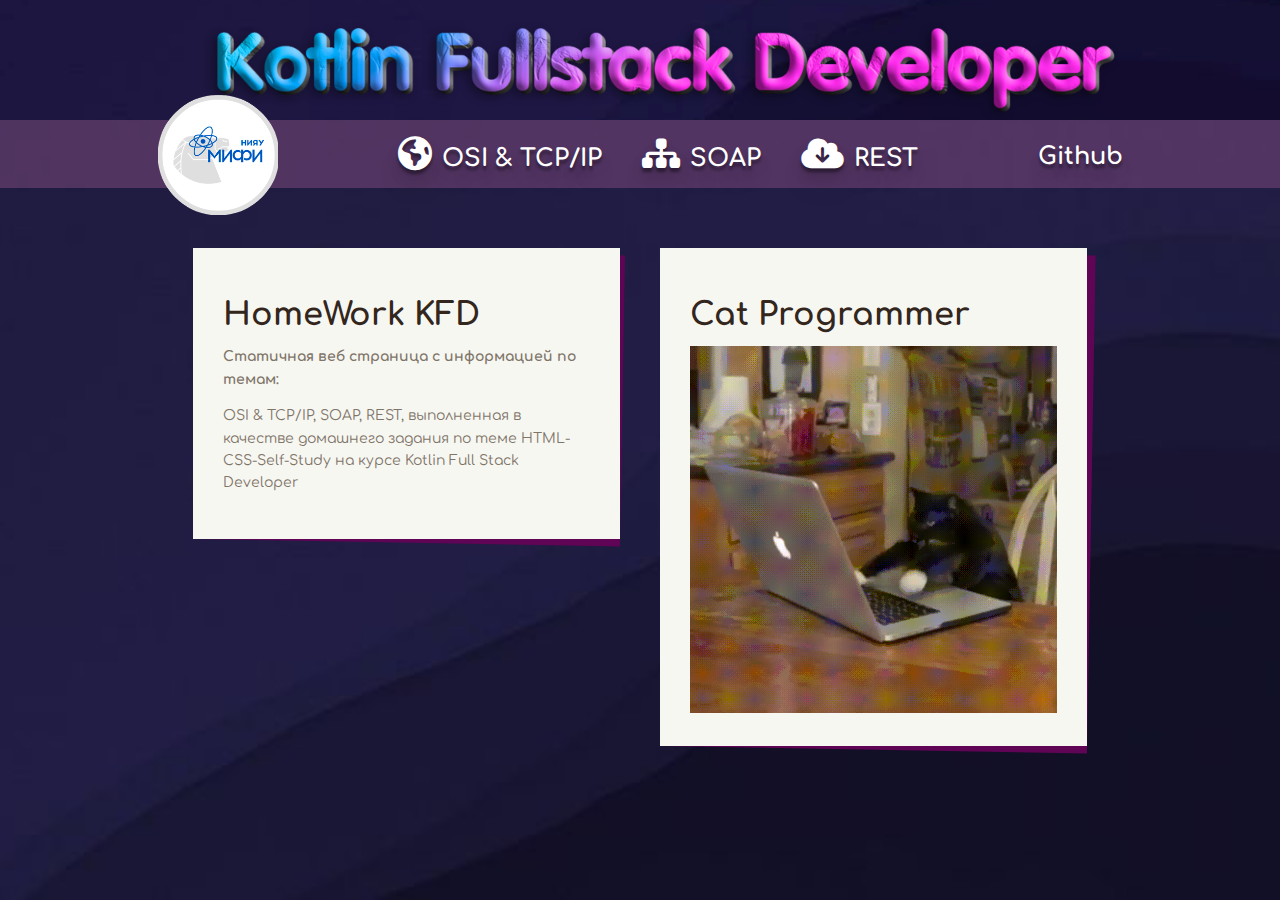
==== rest.html @ 149cdc4f "stickyNav updated to window.scrollY" ====
<!DOCTYPE html>
<html lang="en">
<head>
	<meta charset="utf-8">
	<meta name="viewport" content="width=device-width, initial-scale=1">
	<link rel="stylesheet" href="css/style.css">
	<link rel="stylesheet" href="css/parallax.css">
	<link rel="stylesheet" href="css/nav.css">
	<link rel="stylesheet" href="css/footer.css">
    <link rel="stylesheet" href="css/textblock.css">
	<link rel="stylesheet" href="css/fontawesome.css" type="text/css">
	<link rel="stylesheet" href="css/solid.css" type="text/css">
	<link rel="shortcut icon" href="img/mephi_logo.png">
	<title>Home page</title>
</head>
<body>
	<div class="header">
		<!--Параллакс шапки-->
		<div class="parallax">
			<div class="bottomPicture">
				<img src="img/headerBG.png" alt="adomappingBG">
			</div>
			<div class="frontPicture">
				<img src="img/header.png" alt="adomapping">
			</div>
			<script src="js/parallax.js">                                                           
			</script>
		</div>
		<!--Меню шапки-->
		<div id="navbar">
			<div class="menu">
					<div class="menu_left">
						<a href="index.html">
							<div class="img">
							</div>
						</a>
					</div>
					<div class="menu_center">
						<div class="menu_1">
							<a href="tcpip.html">
								<div class="menu_content">
									<i class="fa-sharp fa-solid fa-earth-americas" ></i>OSI & TCP/IP
								</div>
							</a>
						</div>
						<div class="menu_2">
							<a href="soap.html">
								<div class="menu_content">
									<i class="fa-solid fa-sitemap"></i>SOAP
								</div>
							</a>
						</div>
						<div class="menu_3">
							<a href="rest.html">
								<div class="menu_content">
									<i class="fa-solid fa-cloud-arrow-down"></i>REST
								</div>
							</a>
						</div>
					</div>
					<div class="menu_right">
						<a href="https://github.com/vSEK1RO/HTML-CSS-Self-Study">
							<div class="menu_content c-githubq">
								Github
							</div>
						</a>
					</div>
			</div>
		</div>	
		<div id="navbar_mobile">
			<div class="menu_mobile">
					<div class="menu_left">
						<div class="menu_logo">
							<a href="index.html">
								<div class="img">
								</div>
							</a>
						</div>
						<div class="menu_text">
							<div class="menu_text 1">Главная</div>
							<div class="menu_text 2">страница</div>
						</div>
					</div>
					<div class="menu_right">
						<button onclick="DropDownFunction()" class="dropbtn"><i class="fa-solid fa-bars"></i></button>
					</div>	
				</div>	
				<div class="menu_dropdown" id="menu_dropdown">
						<a href="https://github.com/vSEK1RO/HTML-CSS-Self-Study">
							<div class="menu_content c-github">
								Github
							</div>
						</a>
						<a href="tcpip.html">
							<div class="menu_content">
								<i class="fa-sharp fa-solid fa-earth-americas"></i>OSI & TCP/IP
							</div>
						</a>
						<a href="soap.html">
							<div class="menu_content">
								<i class="fa-solid fa-sitemap"></i>SOAP
							</div>
						</a>
						<a href="rest.html">
							<div class="menu_content">
								<i class="fa-solid fa-cloud-arrow-down"></i>REST
							</div>
						</a>
				</div>
				<div class="under_menu_dropdown" id="under_menu_dropdown">
					<button onclick="DropDownFunction()" class="DDButton"></button>
				</div>
				<script src="js/dropDownMenu.js"></script>
			</div>
			<script src="js/stickyNav.js"></script>
		</div>
	</div>
	<div class="main">
		<div class="post-wrap" style="max-width: none;">
            <div class="post-item">
                <div class="post-item-wrap">
                    <a href="" class="post-link">
                        <h1 class="post-title">HomeWork KFD</h1>
                        <h2 class="post-content">Статичная веб страница с информацией по темам:</h2>
						<p class="post-content">OSI & TCP/IP, SOAP, REST, выполненная в качестве домашнего задания по теме HTML-CSS-Self-Study на курсе Kotlin Full Stack Developer</p>
                    </a>
                </div>
            </div>
			<div class="post-item">
                <div class="post-item-wrap">
                    <a href="" class="post-link">
						<h1 class="post-title">Cat Programmer</h1>
						<img class="post-img" src="img/Cat-programmer - Imgur.gif">
					</a>
                </div>
            </div>
		</div>
	</div>
</body>
</html>
---- css/style.css ----
@import url('https://fonts.googleapis.com/css2?family=Comfortaa:wght@300;400;500;600;700&display=swap');

head{
	display: none;
}

body{
    box-sizing: border-box;
	font-family: 'Comfortaa', cursive;
	font-size: 16px;
	color: #fff;
	line-height: 1;
    margin: 0;
    padding: 0;
}

.main{
	margin-top: 40px;
}

@media screen and (max-width: 7680px) {
	body{
		background: url(../img/bg.jpg) repeat; 
		background-size: cover;
		background-position: center;
		background-attachment: fixed;
	}
}
---- css/parallax.css ----
@media screen and (min-width: 901px) {

    .parallax{
		position: relative;
	}
	
	.frontPicture, .bottomPicture{
		width: 100%;
		top: 0;
		left: 0;
	}
	
	.bottomPicture{
		position: relative;
	}
	
	.frontPicture{
		position: absolute;
	}
	
	@media screen and (max-width: 7680px) {
	
		.frontPicture img, .bottomPicture img{
			width: 100vw;
		}
	
		.frontPicture img{
			margin-left: 1vw;
		}
	
		.frontPicture, .bottomPicture{
			overflow: hidden;
		}
	
	}
	
	@media screen and (max-width: 1280px) {
	
		.frontPicture img, .bottomPicture img{
			transform: translate(-50%);
			margin-left: 50vw;
			width: 1280px;
		}
	
		.frontPicture img{
			margin-left: 52vw;
		}
		
		.frontPicture, .bottomPicture{
			overflow: hidden;
		}
	
	}

}

@media screen and (max-width: 960px) {

	.frontPicture img, .bottomPicture img{
		width: 133.5vw;
	}

	.frontPicture img{
		margin-left: 53vw;
	}

	.frontPicture, .bottomPicture{
		align-content: center;
	}
	
}

@media screen and (max-width: 900px) {
	.frontPicture, .bottomPicture{
   		display: none;
	}
}
---- css/nav.css ----
@media screen and (min-width: 901px) {
    .menu{
        z-index: 1;
        width: 100%;
        margin-top: -3px;
        display: flex;
        justify-content: center;
        background-image: url(../img/nav.png);
        background-color: #78487a8e;
        background-size: cover;
    }

    .menu .img{
        background-image: url(../img/mephi_logo.png);
        background-size: cover;
    }

    .menu a{
        transition: 0.2s;
        color: #fff;
        text-decoration: none;
        font-weight: 700;
    }

    .menu a:hover{
        transition: 0.2s;
        text-decoration: underline;
    }

    .menu a:hover i{
        transition: 0.2s;
    }

    .menu a:hover .fa-sitemap{
        color: rgb(255, 216, 157);
    }

    .menu a:hover .fa-earth-americas{
        color: rgb(62, 178, 255);
    }

    .menu a:hover .fa-heart{
        color: rgb(255, 124, 163);
    }

    .menu a:hover .fa-cloud-arrow-down{
        color: rgb(124, 255, 157);
    }

    .menu_center a, .menu_right a{
        display: block;
        height: 100%
    }

    .menu_center{
        display: flex;
    }

    .menu_1, .menu_2, .menu_3{
        display: flex;
        justify-content: center;
    }

    .menu_left .img{
        position: absolute;
        transition: 0.2s;
    }

    .menu_left .img:hover{
        transition: 0.2s;
        transform: rotate(-360deg);
    }

    .sticky{
        backdrop-filter: blur(10px);
        z-index: 1;
        position: fixed;
        top: 0;
        width: 100%;
    }

    @media screen and (max-width: 3840px) {
        
        .menu{
            height: 3.54vw;
        }

        .menu a{
            font-size: 1.24vw;
            text-shadow: 0px 0.2vw 0.16vw rgba(0,0,0,0.4),
                        0px 0.41vw 0.68vw rgba(0,0,0,0.1),
                        0px 0.94vw 1.2vw rgba(0,0,0,0.1);
        }

        .menu a:hover{
            text-decoration-thickness: 0.16vw;
            text-underline-offset: 0.26vw;
            font-size: 1.35vw;
        }

        .menu a:hover i{
            font-size: 1.87vw;
        }

        .menu i{
            font-size: 1.77vw;
            margin-right: 0.52vw;
        }

        .menu_center{
            margin-right:5.21vw;
            margin-left:5.21vw;
        }

        .menu_1, .menu_2, .menu_3{
            margin-right:1.04vw;
            margin-left:1.04vw;
        }

        .menu_content{
            padding-top: 0.83vw;
        }

        .menu_left .img{
            height: 6.25vw;
            width: 6.25vw;
            margin-top:-1.3vw;
        }

        .menu_left .img:hover{
            height: 7.29vw;
            width: 7.29vw;
            margin-top:-1.82vw;
            margin-right:-0.52vw;
            margin-left:-0.52vw;
        }

        .menu_left{
            width: 6.25vw;
        }

        .sticky .menu_left .img{
            margin-right:1.56vw;
            margin-left:1.56vw;
            margin-top:0.26vw;
            width:3.12vw;
            height:3.12vw;
        }

        .sticky .menu_left .img:hover{
            margin-top:0px;
            width:4.17vw;
            height:4.17vw;
            margin-left:1.04vw;
        }

    }

    @media screen and (max-width: 1920px) {

        .menu{
            height: 68px;
        }

        .menu a{
            font-size: 24px;
            text-shadow: 0px 4px 3px rgba(0,0,0,0.4),
                        0px 8px 13px rgba(0,0,0,0.1),
                        0px 18px 23px rgba(0,0,0,0.1);
        }

        .menu a:hover{
            text-decoration-thickness: 3px;
            text-underline-offset: 5px;
            font-size: 26px;
        }

        .menu a:hover i{
            font-size: 36px;
        }

        .menu i{
            font-size: 34px;
            margin-right: 10px;
        }

        .menu_center{
            margin-right:100px;
            margin-left:100px;
        }

        .menu_1, .menu_2, .menu_3{
            margin-right:20px;
            margin-left:20px;
        }

        .menu_content{
            padding-top: 16px;
        }

        .menu_left .img{
            height: 120px;
            width: 120px;
            margin-top:-25px;
        }

        .menu_left .img:hover{
            height: 140px;
            width: 140px;
            margin-top:-35px;
            margin-right:-10px;
            margin-left:-10px;
        }

        .menu_left{
            width: 120px;
        }

        .sticky .menu_left .img{
            margin-right:30px;
            margin-left:30px;
            margin-top:5px;
            width:60px;
            height:60px;
        }
        .sticky .menu_left .img:hover{
            margin-top:0px;
            width:80px;
            height:80px;
            margin-left:20px;
        }

    }

    @media screen and (max-width: 1100px) {

        .menu{
            height: 60px;
        }

        .menu a{
            font-size: 20px;
            text-shadow: 0px 4px 3px rgba(0,0,0,0.4),
                        0px 8px 13px rgba(0,0,0,0.1),
                        0px 18px 23px rgba(0,0,0,0.1);
        }

        .menu_content{
            padding-top: 14px;
        }

        .menu a:hover{
            text-decoration-thickness: 3px;
            text-underline-offset: 5px;
            font-size: 24px;
        }

        .menu a:hover i{
            font-size: 32px;
        }

        .menu i{
            font-size: 30px;
            margin-right: 10px;
        }

        .menu_center{
            margin-right:50px;
            margin-left:50px;
        }

        .menu_1, .menu_2, .menu_3{
            margin-right:10px;
            margin-left:10px;
        }

        .menu_left .img{
            margin-top:-30px;
        }

        .menu_left .img:hover{
            margin-top:-40px;
        }

        .sticky .menu_left .img{
            margin-right:30px;
            margin-left:30px;
            margin-top:0px;
            width:60px;
            height:60px;
        }
        .sticky .menu_left .img:hover{
            margin-top:0px;
            width:70px;
            height:70px;
            margin-left:25px;
        }

    }

    @media screen and (max-width: 960px) {
        
        .menu{
            height: 6.25vw;
        }

        .menu a{
            font-size: 2.08vw;
            text-shadow: 0px 0.46vw 0.35vw rgba(0,0,0,0.4),
                        0px 0.93vw 1.51vw rgba(0,0,0,0.1),
                        0px 2.09vw 2.67vw rgba(0,0,0,0.1);
        }

        .menu a:hover{
            text-decoration-thickness: 0.35vw;
            text-underline-offset: 0.58vw;
            font-size: 2.5vw;
        }

        .menu a:hover i{
            font-size: 3.33vw;
        }

        .menu i{
            font-size: 3.13vw;
            margin-right: 1.04vw;
        }

        .menu_center{
            margin-right:5.21vw;
            margin-left:5.21vw;
        }

        .menu_1, .menu_2, .menu_3{
            margin-right:1.04vw;
            margin-left:1.04vw;
        }

        .menu_content{
            padding-top: 1.46vw;
        }

        .menu_left .img{
            height: 12.5vw;
            width: 12.5vw;
            margin-top:-3.1vw;
        }

        .menu_left .img:hover{
            height: 14.58vw;
            width: 14.58vw;
            margin-top:-3.9vw;
            margin-right:-1.04vw;
            margin-left:-1.04vw;
            transform: rotate(0deg);
        }

        .menu_left{
            width: 12.5vw;
        }

        .sticky .menu_left .img{
            margin-right:3.125vw;
            margin-left:3.125vw;
            margin-top:0px;
            width:6.25vw;
            height:6.25vw;
        }

        .sticky .menu_left .img:hover{
            margin-top:0px;
            width:7.29vw;
            height:7.29vw;
            margin-left:2.60vw;
            transform: rotate(0deg);
        }

        .menu a{
            transition: none;
        }

        .menu_left img{
            transition: none;
        }

    }

    #navbar_mobile{
        display: none;
    }

}

@media screen and (max-width: 900px) {

    .menu_mobile{
        margin-top: -40px;
        z-index: 1;
        position: fixed;
        color: #fff;
        text-decoration: none;
        font-weight: 700;
        display: flex;
        background-image: url(../img/nav.png);
        background-color: #78487a;
        background-size: cover;
        font-size: 16px;
        justify-content: space-between;
        text-shadow: 0px 4px 3px rgba(0,0,0,0.4),
                     0px 8px 13px rgba(0,0,0,0.1),
                     0px 18px 23px rgba(0,0,0,0.1);
        width: 100%;
        height: 50px;
    }

    .menu_mobile .img{
        background-image: url(..//img/mephi_logo_m.png);
        background-size: cover;
    }
    
    .menu_left{
        display: flex;
        margin-top: 5px;
        margin-left: 10px;
    }

    .menu_text{
        margin-top: 2px;
        margin-left: 5px;
        display: flex;
        flex-direction: column;
    }

    .menu_right{
        width: 60px;
        overflow: hidden;
    }

    .menu_right button{
        border: none;
        background: none;
        height: 100%;
        width: 100%;
        transition: 0.2s;
    }

    .menu_right button:hover{
        cursor: pointer;
        transition: 0.2s;
        transform: rotate(-90deg);
    }

    .menu_right i{
        text-shadow: 0px 4px 3px rgba(0,0,0,0.4),
                     0px 8px 13px rgba(0,0,0,0.1),
                     0px 18px 23px rgba(0,0,0,0.1);
        color: #fff;
        font-weight: 700;
        font-size: 32px;
    }

    .menu_logo .img{
        height: 40px;
        width: 90px;
        transition: 0.2s;
    }

    .menu_left a{
        height: 100%;
        width: 100%;
    }

    .menu_dropdown{
        z-index: 10;
        background-color: #5c3f58dc;
        position: fixed;
        display: flex;
        transition: 0.4s;
        margin-top: 10px;
        flex-direction: column;
        height: 0%;
        width: 100%;
        overflow: hidden;
    }

    .menu_dropdown a{
        text-decoration: none;
        padding-top:8px;
        padding-bottom:10px;
        padding-left: 15px;
        margin-top: 2px;
        margin-left: 8px;
        margin-right: 8px;
    }

    .menu_dropdown a:hover{
        border-radius: 15px;
        background-color: #945b96;
        transition: 0.2s;
    }

    .menu_content:hover{
        transition: 0.2s;
        text-decoration: underline;
        font-size: 20px;
        color: #fff;
        text-decoration-thickness: 2px;
        text-underline-offset: 4px;
    }

    .menu_content{
        transition: 0.2s;
        text-decoration: none;
        text-shadow: 0px 4px 3px rgba(0,0,0,0.4),
                     0px 8px 13px rgba(0,0,0,0.1),
                     0px 18px 23px rgba(0,0,0,0.1);
        color: rgb(182, 182, 182);
        font-weight: 700;
        font-size: 16px;
        padding-top:5px;
        padding-bottom:5px;
    }

    .menu_content i{
        transition: 0.2s;
        margin-right: 5px;
        font-size: 22px;
    }

    .menu_dropdown a:hover i{
        transition: 0.2s;
        font-size: 26px;
    }

    .menu_dropdown a:hover .menu_content{
        transition: 0.2s;
        text-decoration: underline;
        font-size: 20px;
        color: #fff;
        text-decoration-thickness: 2px;
        text-underline-offset: 4px;
    }

    .menu_dropdown a:hover .fa-sitemap{
        color: rgb(255, 216, 157);
    }

    .menu_dropdown a:hover .fa-earth-americas{
        color: rgb(62, 178, 255);
    }

    .menu_dropdown a:hover .fa-heart{
        color: rgb(255, 124, 163);
    }

    .menu_dropdown a:hover .fa-cloud-arrow-down{
        color: rgb(124, 255, 157);
    }

    .DDButton{
        border: none;
        height: 100%;
        width: 100%;
        background: none;
    }

    .under_menu_dropdown{
        display: none;
        position: fixed;
        z-index: 9;
        height: 0vh;
        width: 100vw;
    }

    .showDDButton{
        height: 100vh;
        display: flex;
    }

    .showDDContent{
        height: 216px;
        transition: 0.4s;
    }

    #navbar{
        display: none;
    }

}
---- css/textblock.css ----
.post-wrap {
    max-width: 1120px;
    margin: 0 auto;
    display: flex;
    justify-content: center;
    flex-wrap: wrap;
 }
 .post-item {
   max-width: 80%;
    padding: 20px;
 }
 .post-item-wrap {
    background: #F7F7F2;
    position: relative;
 }
 .post-item-wrap:after {
    content: "";
    position: absolute;
    top: 0;
    left: 0;
    width: 100%;
    height: 100%;
    z-index: -1;
    background: rgb(96, 5, 85);
    transform: rotate(1deg);
    transform-origin: left bottom;
    transition: .3s ease-in-out;
 }
 .post-item-wrap:hover:after {
    top: 5px;
    left: 5px;
    transform: rotate(2deg);
 }
 .post-link {
    text-decoration: none;
    display: block;
    padding: 30px;
 }
 .post-title {
    color: #33261D;
    margin-bottom: 15px;
    transition: .3s ease-in-out;
 }
 .post-item-wrap:hover .post-title {
    color: rgb(96, 5, 85);
 }
 .post-img {
   width: 100%;
}
 .post-content {
    color: #7f7569;
    font-size: 14px;
    line-height: 160%;
 }
 @media (min-width: 960px) {
    .post-item {
       flex-basis: 33.333333333%;
    }
 }
---- css/solid.css ----
/*!
 * Font Awesome Free 6.4.2 by @fontawesome - https://fontawesome.com
 * License - https://fontawesome.com/license/free (Icons: CC BY 4.0, Fonts: SIL OFL 1.1, Code: MIT License)
 * Copyright 2023 Fonticons, Inc.
 */
:root, :host {
  --fa-style-family-classic: 'Font Awesome 6 Free';
  --fa-font-solid: normal 900 1em/1 'Font Awesome 6 Free'; }

.c-github{
  padding-top: 10px;
}

.c-githubq{
  margin-top: 10%;
}

@font-face {
  font-family: 'Font Awesome 6 Free';
  font-style: normal;
  font-weight: 900;
  font-display: block;
  src: url("../webfonts/fa-solid-900.woff2") format("woff2"), url("../webfonts/fa-solid-900.ttf") format("truetype"); }

.fas,
.fa-solid {
  font-weight: 900; }
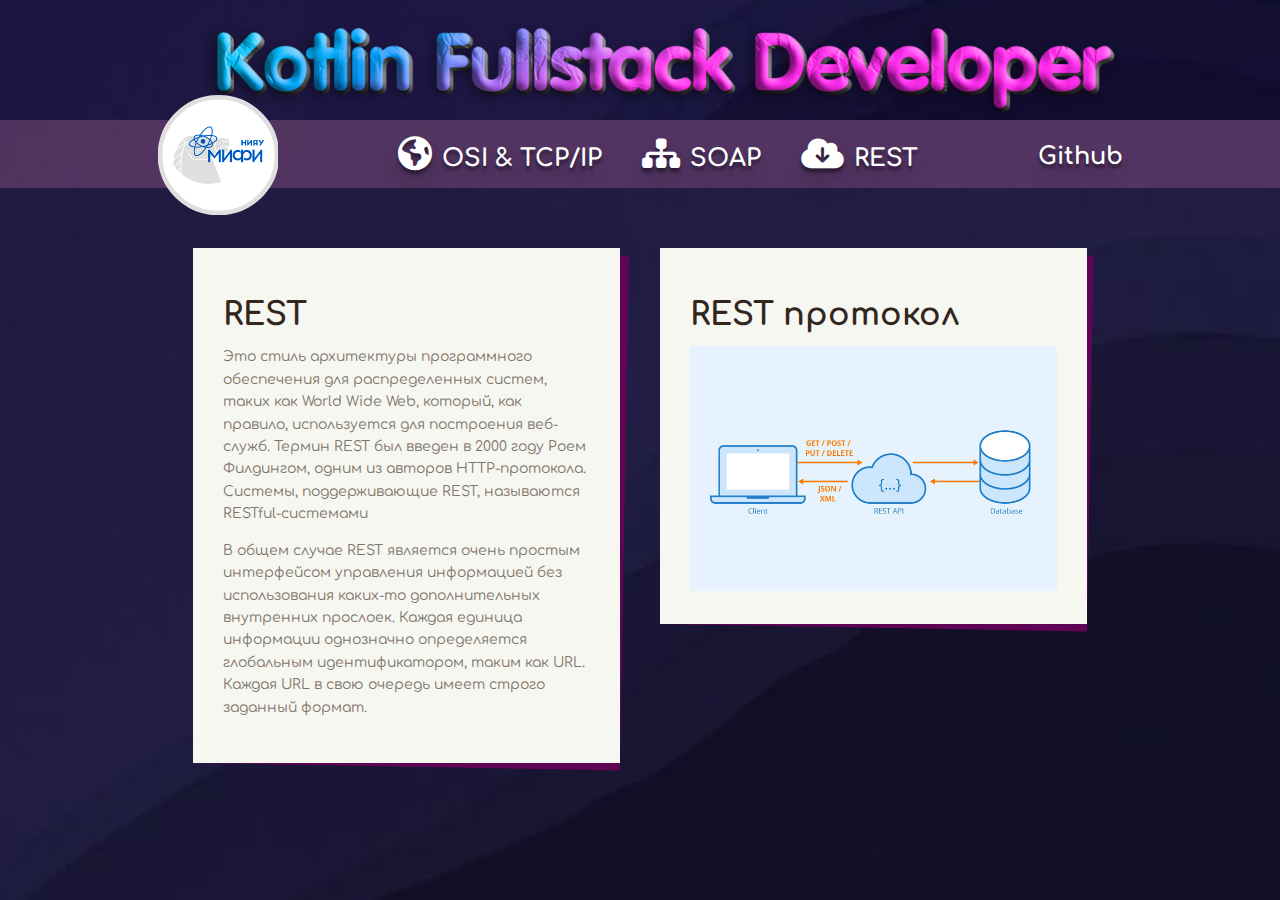
==== commit 90be7d52: "rest and osi pages added" ====
--- a/rest.html
+++ b/rest.html
@@ -120,17 +120,23 @@
             <div class="post-item">
                 <div class="post-item-wrap">
                     <a href="" class="post-link">
-                        <h1 class="post-title">HomeWork KFD</h1>
-                        <h2 class="post-content">Статичная веб страница с информацией по темам:</h2>
-						<p class="post-content">OSI & TCP/IP, SOAP, REST, выполненная в качестве домашнего задания по теме HTML-CSS-Self-Study на курсе Kotlin Full Stack Developer</p>
+                        <h1 class="post-title">
+							REST
+						</h1>
+						<p class="post-content">
+							Это стиль архитектуры программного обеспечения для распределенных систем, таких как World Wide Web, который, как правило, используется для построения веб-служб. Термин REST был введен в 2000 году Роем Филдингом, одним из авторов HTTP-протокола. Системы, поддерживающие REST, называются RESTful-системами
+						</p>
+						<p class="post-content">
+							В общем случае REST является очень простым интерфейсом управления информацией без использования каких-то дополнительных внутренних прослоек. Каждая единица информации однозначно определяется глобальным идентификатором, таким как URL. Каждая URL в свою очередь имеет строго заданный формат.
+						</p>
                     </a>
                 </div>
             </div>
 			<div class="post-item">
                 <div class="post-item-wrap">
                     <a href="" class="post-link">
-						<h1 class="post-title">Cat Programmer</h1>
-						<img class="post-img" src="img/Cat-programmer - Imgur.gif">
+						<h1 class="post-title">REST протокол</h1>
+						<img class="post-img" src="img/rest-api.jpg">
 					</a>
                 </div>
             </div>
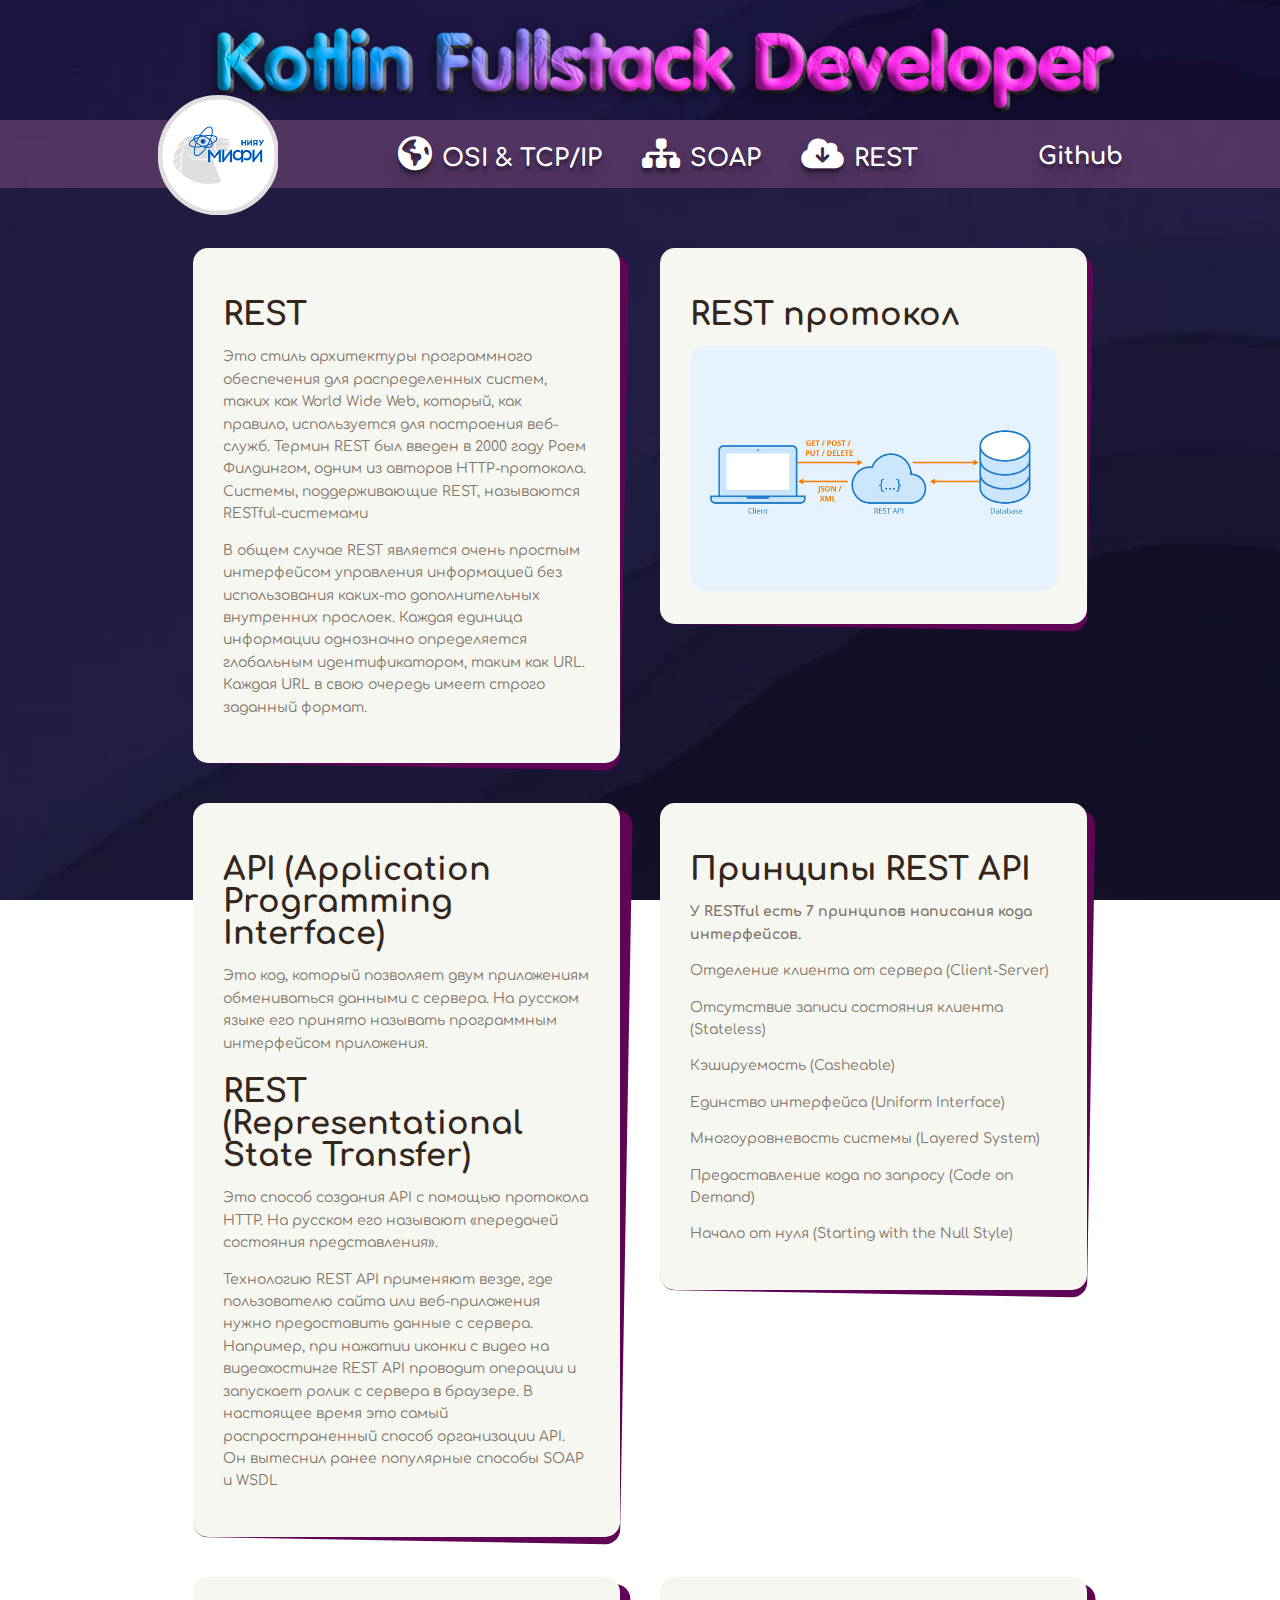
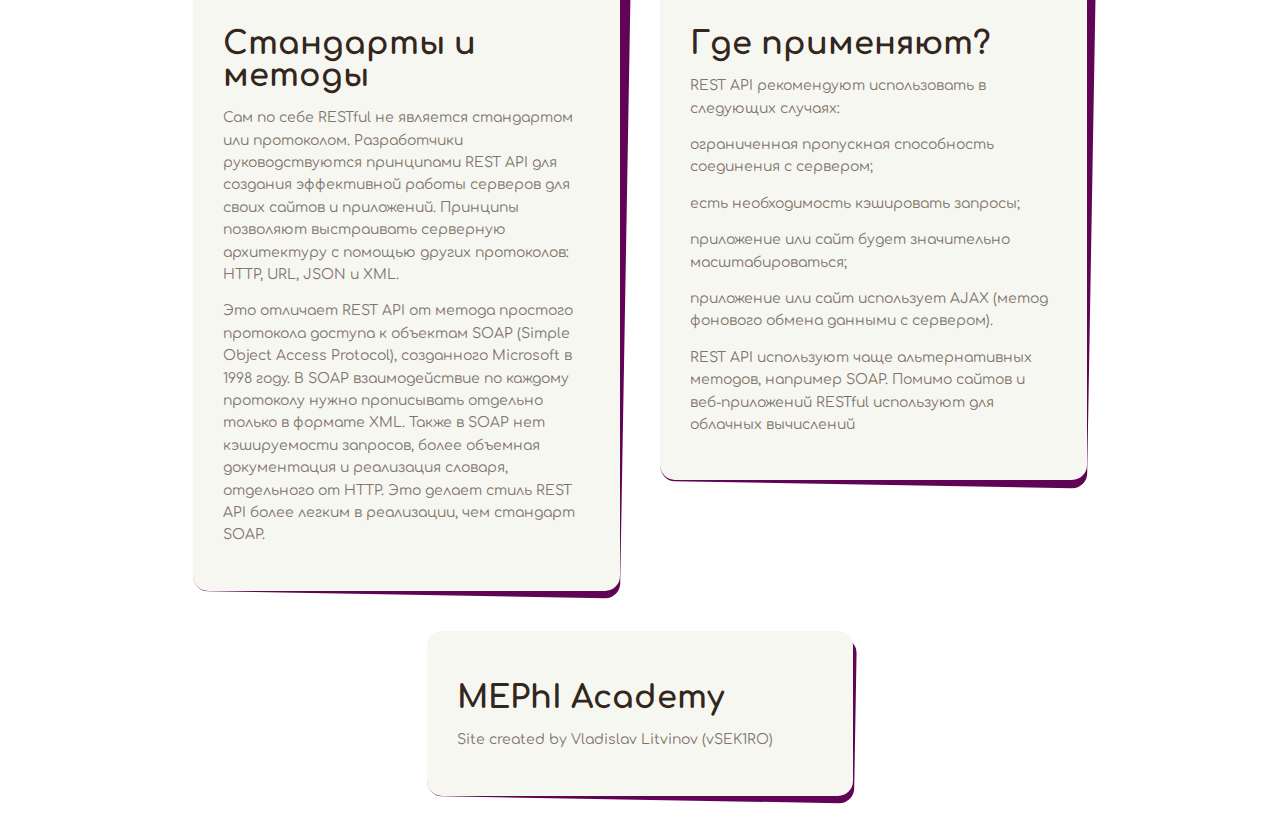
==== commit dfc11113: "finished" ====
--- a/rest.html
+++ b/rest.html
@@ -6,7 +6,6 @@
 	<link rel="stylesheet" href="css/style.css">
 	<link rel="stylesheet" href="css/parallax.css">
 	<link rel="stylesheet" href="css/nav.css">
-	<link rel="stylesheet" href="css/footer.css">
     <link rel="stylesheet" href="css/textblock.css">
 	<link rel="stylesheet" href="css/fontawesome.css" type="text/css">
 	<link rel="stylesheet" href="css/solid.css" type="text/css">
@@ -140,6 +139,114 @@
 					</a>
                 </div>
             </div>
+			<div class="post-item">
+                <div class="post-item-wrap">
+                    <a href="" class="post-link">
+                        <h1 class="post-title">
+							API (Application Programming Interface)
+						</h1>
+						<p class="post-content">
+							Это код, который позволяет двум приложениям обмениваться данными с сервера. На русском языке его принято называть программным интерфейсом приложения.
+						</p>
+						<h1 class="post-title">
+							REST (Representational State Transfer)
+						</h1>
+						<p class="post-content">
+							Это способ создания API с помощью протокола HTTP. На русском его называют «передачей состояния представления».
+						</p>
+						<p class="post-content">
+							Технологию REST API применяют везде, где пользователю сайта или веб-приложения нужно предоставить данные с сервера. Например, при нажатии иконки с видео на видеохостинге REST API проводит операции и запускает ролик с сервера в браузере. В настоящее время это самый распространенный способ организации API. Он вытеснил ранее популярные способы SOAP и WSDL
+						</p>
+                    </a>
+                </div>
+            </div>
+			<div class="post-item">
+                <div class="post-item-wrap">
+                    <a href="" class="post-link">
+                        <h1 class="post-title">
+							Принципы REST API
+						</h1>
+						<h2 class="post-content">
+							У RESTful есть 7 принципов написания кода интерфейсов.
+						</h2>
+						<p class="post-content">
+							Отделение клиента от сервера (Client-Server)
+						</p>
+						<p class="post-content">
+							Отсутствие записи состояния клиента (Stateless)
+						</p>
+						<p class="post-content">
+							Кэшируемость (Casheable)
+						</p>
+						<p class="post-content">
+							Единство интерфейса (Uniform Interface)
+						</p>
+						<p class="post-content">
+							Многоуровневость системы (Layered System)
+						</p>
+						<p class="post-content">
+							Предоставление кода по запросу (Code on Demand)
+						</p>
+						<p class="post-content">
+							Начало от нуля (Starting with the Null Style)
+						</p>
+                    </a>
+                </div>
+            </div>
+			<div class="post-item">
+                <div class="post-item-wrap">
+                    <a href="" class="post-link">
+                        <h1 class="post-title">
+							Стандарты и методы
+						</h1>
+						<p class="post-content">
+							Сам по себе RESTful не является стандартом или протоколом. Разработчики руководствуются принципами REST API для создания эффективной работы серверов для своих сайтов и приложений. Принципы позволяют выстраивать серверную архитектуру с помощью других протоколов: HTTP, URL, JSON и XML.
+						</p>
+						<p class="post-content">
+							Это отличает REST API от метода простого протокола доступа к объектам SOAP (Simple Object Access Protocol), созданного Microsoft в 1998 году. В SOAP взаимодействие по каждому протоколу нужно прописывать отдельно только в формате XML. Также в SOAP нет кэшируемости запросов, более объемная документация и реализация словаря, отдельного от HTTP. Это делает стиль REST API более легким в реализации, чем стандарт SOAP.
+						</p>
+                    </a>
+                </div>
+            </div>
+			<div class="post-item">
+                <div class="post-item-wrap">
+                    <a href="" class="post-link">
+                        <h1 class="post-title">
+							Где применяют?
+						</h1>
+						<p class="post-content">
+							REST API рекомендуют использовать в следующих случаях:
+						</p>
+						<p class="post-content">
+							ограниченная пропускная способность соединения с сервером;
+						</p>
+						<p class="post-content">
+							есть необходимость кэшировать запросы;
+						</p>
+						<p class="post-content">
+							приложение или сайт будет значительно масштабироваться;
+						</p>
+						<p class="post-content">
+							приложение или сайт использует AJAX (метод фонового обмена данными с сервером).
+						</p>
+						<p class="post-content">
+							REST API используют чаще альтернативных методов, например SOAP. Помимо сайтов и веб-приложений RESTful используют для облачных вычислений
+						</p>
+                    </a>
+                </div>
+            </div>
+			<div class="post-item">
+                <div class="post-item-wrap">
+                    <a href="" class="post-link">
+                        <h1 class="post-title">
+							MEPhI Academy
+						</h1>
+						<p class="post-content">
+							Site created by Vladislav Litvinov (vSEK1RO)
+						</p>
+                    </a>
+                </div>
+            </div>
 		</div>
 	</div>
 </body>
--- a/css/nav.css
+++ b/css/nav.css
@@ -5,7 +5,6 @@
         margin-top: -3px;
         display: flex;
         justify-content: center;
-        background-image: url(../img/nav.png);
         background-color: #78487a8e;
         background-size: cover;
     }
@@ -401,7 +400,6 @@
         text-decoration: none;
         font-weight: 700;
         display: flex;
-        background-image: url(../img/nav.png);
         background-color: #78487a;
         background-size: cover;
         font-size: 16px;
--- a/css/textblock.css
+++ b/css/textblock.css
@@ -10,10 +10,13 @@
     padding: 20px;
  }
  .post-item-wrap {
+    border-radius: 15px;
     background: #F7F7F2;
     position: relative;
  }
  .post-item-wrap:after {
+   transform: rotate(1deg);
+   border-radius: 15px;
     content: "";
     position: absolute;
     top: 0;
@@ -22,14 +25,13 @@
     height: 100%;
     z-index: -1;
     background: rgb(96, 5, 85);
-    transform: rotate(1deg);
     transform-origin: left bottom;
     transition: .3s ease-in-out;
  }
  .post-item-wrap:hover:after {
     top: 5px;
     left: 5px;
-    transform: rotate(2deg);
+    transform: rotate(3deg);
  }
  .post-link {
     text-decoration: none;
@@ -45,6 +47,7 @@
     color: rgb(96, 5, 85);
  }
  .post-img {
+   border-radius: 15px;
    width: 100%;
 }
  .post-content {
